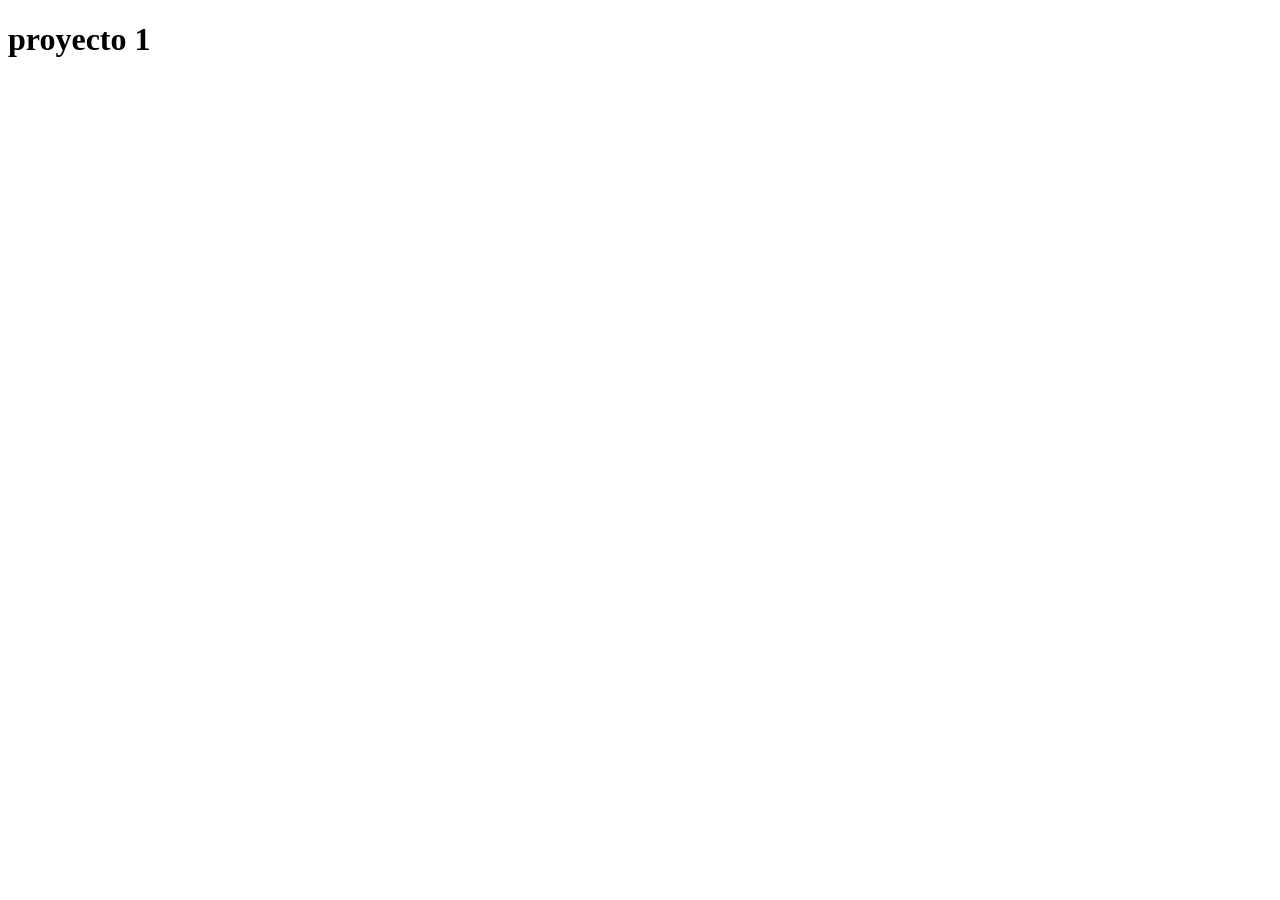
==== proyectos/proyecto-1.html @ 01dc69a4 "Mi cv - senati" ====
<!DOCTYPE html>
<html lang="en">
<head>
    <meta charset="UTF-8">
    <meta name="viewport" content="width=device-width, initial-scale=1.0">
    <title>Document</title>
</head>
<body>
    <h1>proyecto 1</h1>
</body>
</html>
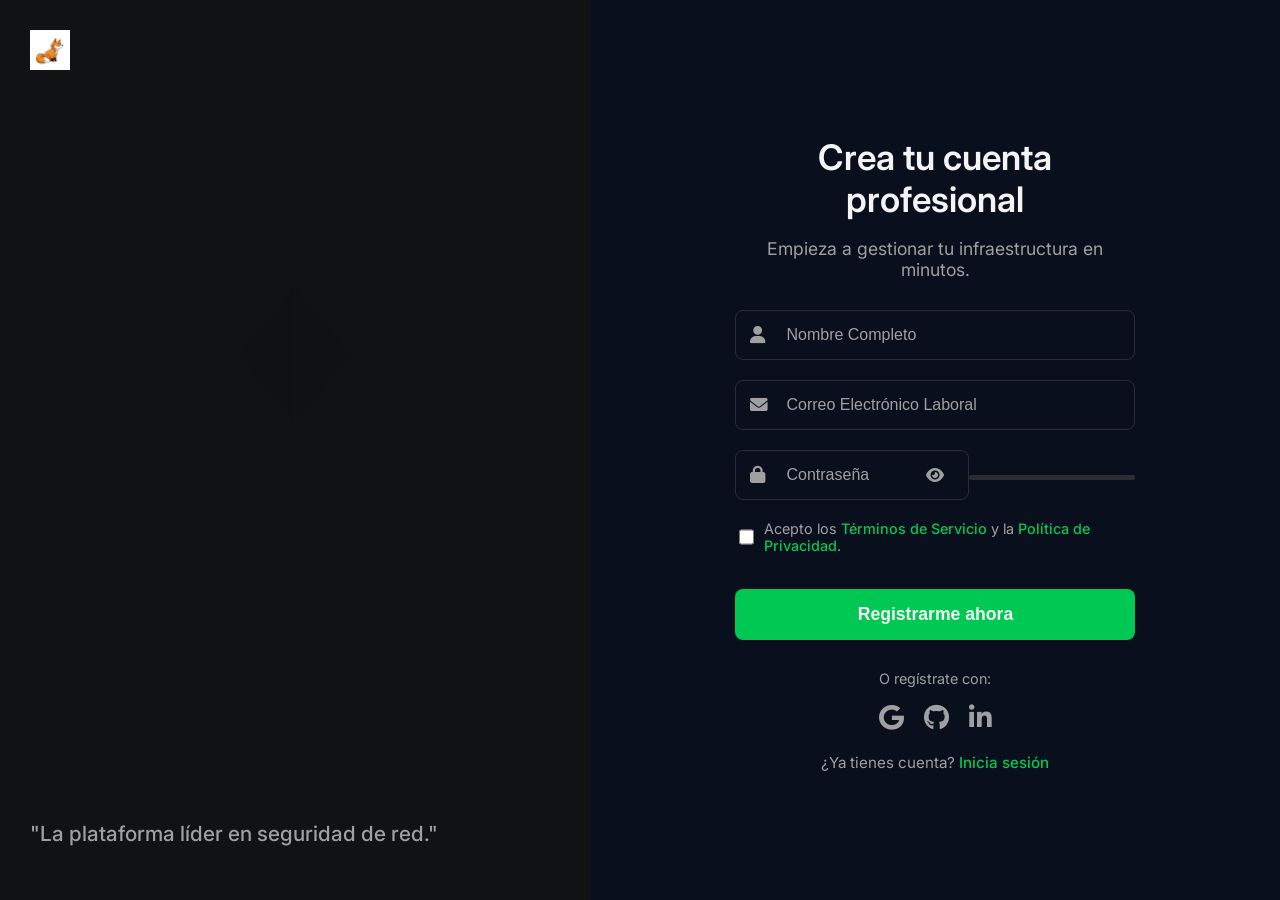
==== commit e8877837: "Primer despligue de mi portafolio" ====
--- a/proyectos/proyecto-1.html
+++ b/proyectos/proyecto-1.html
@@ -1,11 +1,82 @@
 <!DOCTYPE html>
-<html lang="en">
+<html lang="es">
 <head>
     <meta charset="UTF-8">
     <meta name="viewport" content="width=device-width, initial-scale=1.0">
-    <title>Document</title>
+    <title>Registro Profesional - Plataforma Segura</title>
+    <link href="https://fonts.googleapis.com/css2?family=Inter:wght@400;500;600;700&display=swap" rel="stylesheet">
+    <link rel="stylesheet" href="https://cdnjs.cloudflare.com/ajax/libs/font-awesome/6.0.0/css/all.min.css">
+    <link rel="stylesheet" href="../css/proyecto-1.css">
 </head>
 <body>
-    <h1>proyecto 1</h1>
+    <div class="split-screen">
+        <div class="left-panel">
+            <div class="logo">
+                <img src="../img/svg/OGFB9T0.jpg" alt="Logo Empresa">
+            </div>
+            <div class="abstract-graphic">
+                <!-- Aquí podrías incluir un SVG o una imagen de fondo con un gráfico abstracto -->
+                <svg width="300" height="300" viewBox="0 0 300 300" fill="none" xmlns="http://www.w3.org/2000/svg">
+                    <circle cx="150" cy="150" r="140" stroke="#00c853" stroke-width="1" fill="none" opacity="0.1"/>
+                    <path d="M150 10 L200 70 L150 130 L100 70 L150 10 Z" fill="#00c853" opacity="0.05"/>
+                    <line x1="150" y1="10" x2="150" y2="130" stroke="#00c853" stroke-width="0.5" opacity="0.08"/>
+                    <line x1="10" y1="150" x2="290" y2="150" stroke="#00c853" stroke-width="0.5" opacity="0.08"/>
+                </svg>
+            </div>
+            <div class="testimonial">
+                <h3>"La plataforma líder en seguridad de red."</h3>
+            </div>
+        </div>
+
+        <div class="right-panel">
+            <div class="form-container">
+                <h1>Crea tu cuenta profesional</h1>
+                <p class="subtitle">Empieza a gestionar tu infraestructura en minutos.</p>
+
+                <form id="registrationForm">
+                    <div class="input-group">
+                        <i class="fas fa-user icon"></i>
+                        <input type="text" id="fullName" placeholder="Nombre Completo" required>
+                    </div>
+
+                    <div class="input-group">
+                        <i class="fas fa-envelope icon"></i>
+                        <input type="email" id="email" placeholder="Correo Electrónico Laboral" required>
+                    </div>
+
+                    <div class="input-group password-group">
+                        <i class="fas fa-lock icon"></i>
+                        <input type="password" id="password" placeholder="Contraseña" required>
+                        <i class="fas fa-eye toggle-password icon"></i>
+                        <div class="password-strength-bar">
+                            <div class="strength-level"></div>
+                        </div>
+                    </div>
+
+                    <div class="terms-group">
+                        <input type="checkbox" id="terms" required>
+                        <label for="terms">Acepto los <a href="#">Términos de Servicio</a> y la <a href="#">Política de Privacidad</a>.</label>
+                    </div>
+
+                    <button type="submit" class="cta-button">Registrarme ahora</button>
+                </form>
+
+                <div class="social-login">
+                    <p>O regístrate con:</p>
+                    <div class="social-icons">
+                        <a href="#"><i class="fab fa-google"></i></a>
+                        <a href="#"><i class="fab fa-github"></i></a>
+                        <a href="#"><i class="fab fa-linkedin-in"></i></a>
+                    </div>
+                </div>
+
+                <div class="login-link">
+                    <p>¿Ya tienes cuenta? <a href="#">Inicia sesión</a></p>
+                </div>
+            </div>
+        </div>
+    </div>
+
+    <script src="../js/proyecto-1.js"></script>
 </body>
-</html>+</html>
--- a/css/proyecto-1.css
+++ b/css/proyecto-1.css
@@ -0,0 +1,313 @@
+/* style.css */
+
+:root {
+    --background-dark: #0a0f1e; /* Azul marino extremadamente oscuro */
+    --accent-primary: #00c853; /* Verde esmeralda sofisticado */
+    --text-primary: #f4f4f4; /* Blanco roto */
+    --text-secondary: #a0a0a0; /* Gris Medio */
+    --input-border-dark: #2a2d32; /* Gris oscuro sutil */
+    --input-border-focus: var(--accent-primary);
+    --validation-error: #ef5350; /* Rojo suave */
+    --validation-success: var(--accent-primary);
+}
+
+body {
+    margin: 0;
+    font-family: 'Inter', sans-serif;
+    background-color: var(--background-dark);
+    color: var(--text-primary);
+    display: flex;
+    justify-content: center;
+    align-items: center;
+    min-height: 100vh;
+    overflow: hidden; /* Evita barras de scroll innecesarias */
+}
+
+.split-screen {
+    display: flex;
+    width: 100%;
+    height: 100vh;
+}
+
+.left-panel {
+    flex: 1; /* Ocupa el espacio disponible */
+    display: flex;
+    flex-direction: column;
+    justify-content: center;
+    align-items: center;
+    padding: 50px;
+    background-color: #101214; /* Gris casi negro elegante */
+    position: relative;
+    overflow: hidden;
+}
+
+.left-panel .logo {
+    position: absolute;
+    top: 30px;
+    left: 30px;
+    z-index: 10;
+}
+
+.left-panel .logo img {
+    height: 40px; /* Ajusta el tamaño del logo si es necesario */
+}
+
+.left-panel .abstract-graphic {
+    position: absolute;
+    top: 50%;
+    left: 50%;
+    transform: translate(-50%, -50%);
+    opacity: 0.1;
+    z-index: 1;
+}
+
+.left-panel .abstract-graphic svg {
+    width: 350px; /* Ajusta el tamaño del gráfico */
+    height: 350px;
+}
+
+.left-panel .testimonial {
+    position: absolute;
+    bottom: 30px;
+    left: 30px;
+    right: 30px;
+    text-align: left;
+    z-index: 10;
+}
+
+.left-panel .testimonial h3 {
+    font-size: 1.3em;
+    font-weight: 500;
+    color: var(--text-secondary);
+    line-height: 1.5;
+}
+
+.right-panel {
+    flex: 1.2; /* Ocupa un poco más de espacio */
+    display: flex;
+    justify-content: center;
+    align-items: center;
+    padding: 50px;
+    position: relative;
+}
+
+.form-container {
+    width: 100%;
+    max-width: 400px; /* Ancho máximo del formulario */
+    text-align: center;
+}
+
+.form-container h1 {
+    font-size: 2.2em;
+    font-weight: 600;
+    margin-bottom: 15px;
+    color: var(--text-primary);
+    line-height: 1.2;
+}
+
+.form-container .subtitle {
+    font-size: 1.1em;
+    color: var(--text-secondary);
+    margin-bottom: 30px;
+    font-weight: 400;
+}
+
+.input-group {
+    position: relative;
+    margin-bottom: 20px;
+    display: flex;
+    align-items: center;
+}
+
+.input-group .icon {
+    position: absolute;
+    left: 15px;
+    color: var(--text-secondary);
+    font-size: 1.1em;
+    z-index: 2;
+}
+
+.input-group input {
+    width: 100%;
+    padding: 15px 15px 15px 50px; /* Espacio para el icono */
+    background-color: var(--background-dark);
+    border: 1px solid var(--input-border-dark);
+    border-radius: 8px;
+    color: var(--text-primary);
+    font-size: 1em;
+    transition: border-color 0.3s ease, box-shadow 0.3s ease;
+}
+
+.input-group input::placeholder {
+    color: var(--text-secondary);
+}
+
+.input-group input:focus {
+    outline: none;
+    border-color: var(--input-border-focus);
+    box-shadow: 0 0 0 3px rgba(0, 200, 83, 0.2); /* Sutil sombra de foco */
+}
+
+.password-group {
+    position: relative;
+}
+
+.password-group .toggle-password {
+    position: absolute;
+    right: 15px;
+    color: var(--text-secondary);
+    cursor: pointer;
+    font-size: 1em;
+    z-index: 2;
+}
+
+.password-strength-bar {
+    width: 100%;
+    height: 5px;
+    background-color: var(--input-border-dark);
+    border-radius: 3px;
+    margin-top: 5px;
+    overflow: hidden; /* Para que el relleno no se salga */
+}
+
+.password-strength-bar .strength-level {
+    height: 100%;
+    width: 0%; /* Inicialmente vacío */
+    background-color: transparent;
+    border-radius: 3px;
+    transition: width 0.3s ease, background-color 0.3s ease;
+}
+
+.terms-group {
+    display: flex;
+    align-items: center;
+    margin-bottom: 25px;
+    text-align: left;
+    font-size: 0.9em;
+    color: var(--text-secondary);
+}
+
+.terms-group input[type="checkbox"] {
+    accent-color: var(--accent-primary); /* Color del checkbox */
+    margin-right: 10px;
+    width: 16px;
+    height: 16px;
+    cursor: pointer;
+}
+
+.terms-group label {
+    cursor: pointer;
+}
+
+.terms-group a {
+    color: var(--accent-primary);
+    text-decoration: none;
+    font-weight: 500;
+    transition: color 0.3s ease;
+}
+
+.terms-group a:hover {
+    color: var(--text-primary);
+}
+
+.cta-button {
+    width: 100%;
+    padding: 15px;
+    background-color: var(--accent-primary);
+    color: var(--text-primary);
+    border: none;
+    border-radius: 8px;
+    font-size: 1.1em;
+    font-weight: 600;
+    cursor: pointer;
+    transition: background-color 0.3s ease, transform 0.2s ease, box-shadow 0.3s ease;
+    margin-top: 10px;
+}
+
+.cta-button:hover {
+    background-color: #00b048; /* Un tono ligeramente más oscuro para el hover */
+    transform: translateY(-2px);
+    box-shadow: 0 4px 15px rgba(0, 200, 83, 0.3);
+}
+
+.social-login {
+    margin-top: 30px;
+    margin-bottom: 20px;
+    color: var(--text-secondary);
+    font-size: 0.9em;
+}
+
+.social-login p {
+    margin-bottom: 15px;
+}
+
+.social-icons {
+    display: flex;
+    justify-content: center;
+    gap: 20px;
+}
+
+.social-icons a {
+    color: var(--text-secondary);
+    font-size: 1.8em;
+    transition: color 0.3s ease;
+}
+
+.social-icons a:hover {
+    color: var(--accent-primary);
+}
+
+.login-link {
+    margin-top: 20px;
+    font-size: 0.95em;
+    color: var(--text-secondary);
+}
+
+.login-link a {
+    color: var(--accent-primary);
+    text-decoration: none;
+    font-weight: 500;
+    transition: color 0.3s ease;
+}
+
+.login-link a:hover {
+    color: var(--text-primary);
+}
+
+/* Responsive adjustments */
+@media (max-width: 768px) {
+    .split-screen {
+        flex-direction: column;
+    }
+
+    .left-panel {
+        display: none; /* Ocultar el panel izquierdo en pantallas pequeñas */
+    }
+
+    .right-panel {
+        flex: 1;
+        width: 100%;
+        padding: 30px 20px;
+    }
+
+    .form-container {
+        max-width: 100%;
+    }
+
+    .form-container h1 {
+        font-size: 1.8em;
+    }
+
+    .form-container .subtitle {
+        font-size: 1em;
+    }
+}
+
+/* Estilos para validación */
+input.invalid {
+    border-color: var(--validation-error) !important;
+}
+
+input.valid {
+    border-color: var(--validation-success) !important;
+}
